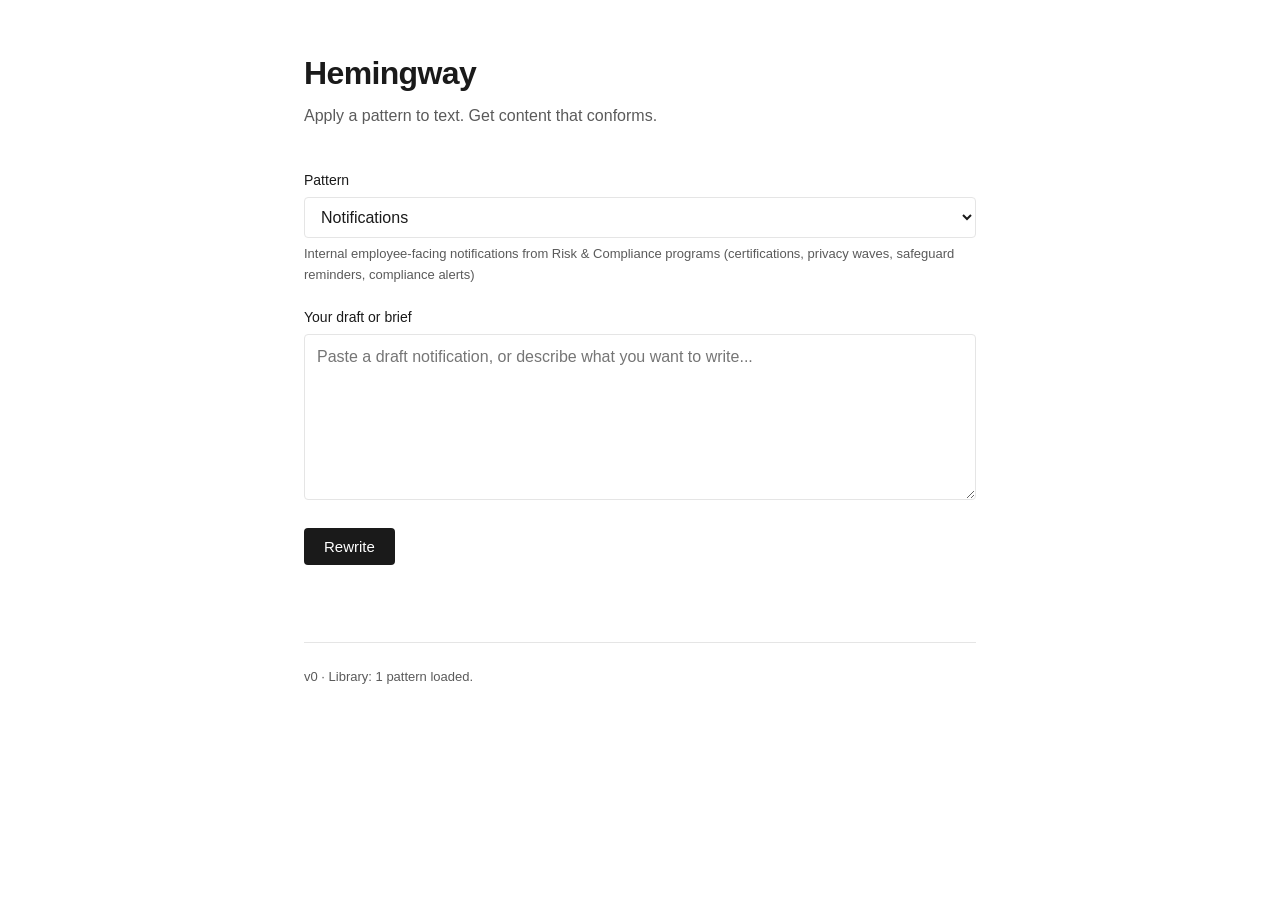
==== index.html @ 051b6157 "v0: notifications pattern + rewrite/grade surface First iteration of Hemingway as a static GitHub Pa" ====
<!DOCTYPE html>
<html lang="en">
<head>
  <meta charset="UTF-8">
  <meta name="viewport" content="width=device-width, initial-scale=1.0">
  <title>Hemingway</title>
  <link rel="stylesheet" href="styles.css">
</head>
<body>
  <main>
    <header>
      <h1>Hemingway</h1>
      <p class="subtitle">Apply a pattern to text. Get content that conforms.</p>
    </header>

    <section class="input-area">
      <div class="field">
        <label for="library-select">Pattern</label>
        <select id="library-select">
          <option value="notifications">Notifications</option>
        </select>
        <p class="hint" id="pattern-hint"></p>
      </div>

      <div class="field">
        <label for="input-text">Your draft or brief</label>
        <textarea
          id="input-text"
          rows="6"
          placeholder="Paste a draft notification, or describe what you want to write..."></textarea>
      </div>

      <button id="rewrite-btn" type="button">Rewrite</button>
      <p class="status" id="status"></p>
    </section>

    <section class="output-area" id="output-area" hidden>
      <div class="output-block">
        <h2>Rewrite</h2>
        <div id="rewrite-output" class="rewrite"></div>
      </div>
      <div class="output-block">
        <h2>Grade</h2>
        <ul id="grade-output" class="grade"></ul>
      </div>
    </section>

    <footer>
      <p class="meta">v0 &middot; Library: <span id="library-count">1</span> pattern loaded.</p>
    </footer>
  </main>

  <script src="config.js"></script>
  <script src="app.js"></script>
</body>
</html>
---- styles.css ----
:root {
  --bg: #ffffff;
  --bg-soft: #fafafa;
  --text: #1a1a1a;
  --text-soft: #5a5a5a;
  --border: #e5e5e5;
  --accent: #1a1a1a;
  --pass: #2f7a3f;
  --fail: #b04141;
  --max-width: 720px;
}

* {
  box-sizing: border-box;
}

html, body {
  margin: 0;
  padding: 0;
  background: var(--bg);
  color: var(--text);
  font-family: -apple-system, BlinkMacSystemFont, "Segoe UI", Roboto, "Helvetica Neue", Arial, sans-serif;
  font-size: 16px;
  line-height: 1.6;
}

main {
  max-width: var(--max-width);
  margin: 0 auto;
  padding: 3rem 1.5rem 4rem;
}

header {
  margin-bottom: 2.5rem;
}

h1 {
  font-size: 2rem;
  font-weight: 600;
  letter-spacing: -0.02em;
  margin: 0 0 0.25rem;
}

.subtitle {
  margin: 0;
  color: var(--text-soft);
  font-size: 1rem;
}

section {
  margin-bottom: 2.5rem;
}

.field {
  margin-bottom: 1.25rem;
}

label {
  display: block;
  font-weight: 500;
  font-size: 0.875rem;
  margin-bottom: 0.375rem;
}

.hint {
  font-size: 0.8125rem;
  color: var(--text-soft);
  margin: 0.375rem 0 0;
}

select,
textarea {
  width: 100%;
  font-family: inherit;
  font-size: 1rem;
  padding: 0.625rem 0.75rem;
  border: 1px solid var(--border);
  border-radius: 4px;
  background: var(--bg);
  color: var(--text);
  line-height: 1.5;
}

textarea {
  resize: vertical;
}

select:focus,
textarea:focus {
  outline: none;
  border-color: var(--text);
}

button {
  background: var(--accent);
  color: #fff;
  border: none;
  padding: 0.625rem 1.25rem;
  font-family: inherit;
  font-size: 0.9375rem;
  font-weight: 500;
  border-radius: 4px;
  cursor: pointer;
}

button:hover {
  opacity: 0.85;
}

button:disabled {
  opacity: 0.4;
  cursor: not-allowed;
}

.status {
  margin: 0.75rem 0 0;
  font-size: 0.875rem;
  color: var(--text-soft);
  min-height: 1.25em;
}

.output-block {
  border: 1px solid var(--border);
  border-radius: 4px;
  padding: 1.25rem 1.5rem;
  margin-bottom: 1.25rem;
  background: var(--bg-soft);
}

h2 {
  font-size: 1rem;
  font-weight: 600;
  margin: 0 0 0.75rem;
  letter-spacing: 0.02em;
  text-transform: uppercase;
  color: var(--text-soft);
}

.rewrite {
  font-size: 1rem;
  line-height: 1.65;
  white-space: pre-wrap;
}

.rewrite a {
  color: var(--text);
  text-decoration: underline;
}

.grade {
  list-style: none;
  padding: 0;
  margin: 0;
  font-size: 0.9375rem;
}

.grade li {
  padding: 0.25rem 0;
  display: flex;
  align-items: flex-start;
  gap: 0.5rem;
}

.grade .pass-mark {
  color: var(--pass);
  font-weight: 600;
  min-width: 1.5em;
}

.grade .fail-mark {
  color: var(--fail);
  font-weight: 600;
  min-width: 1.5em;
}

footer {
  margin-top: 3rem;
  padding-top: 1.5rem;
  border-top: 1px solid var(--border);
}

.meta {
  font-size: 0.8125rem;
  color: var(--text-soft);
  margin: 0;
}
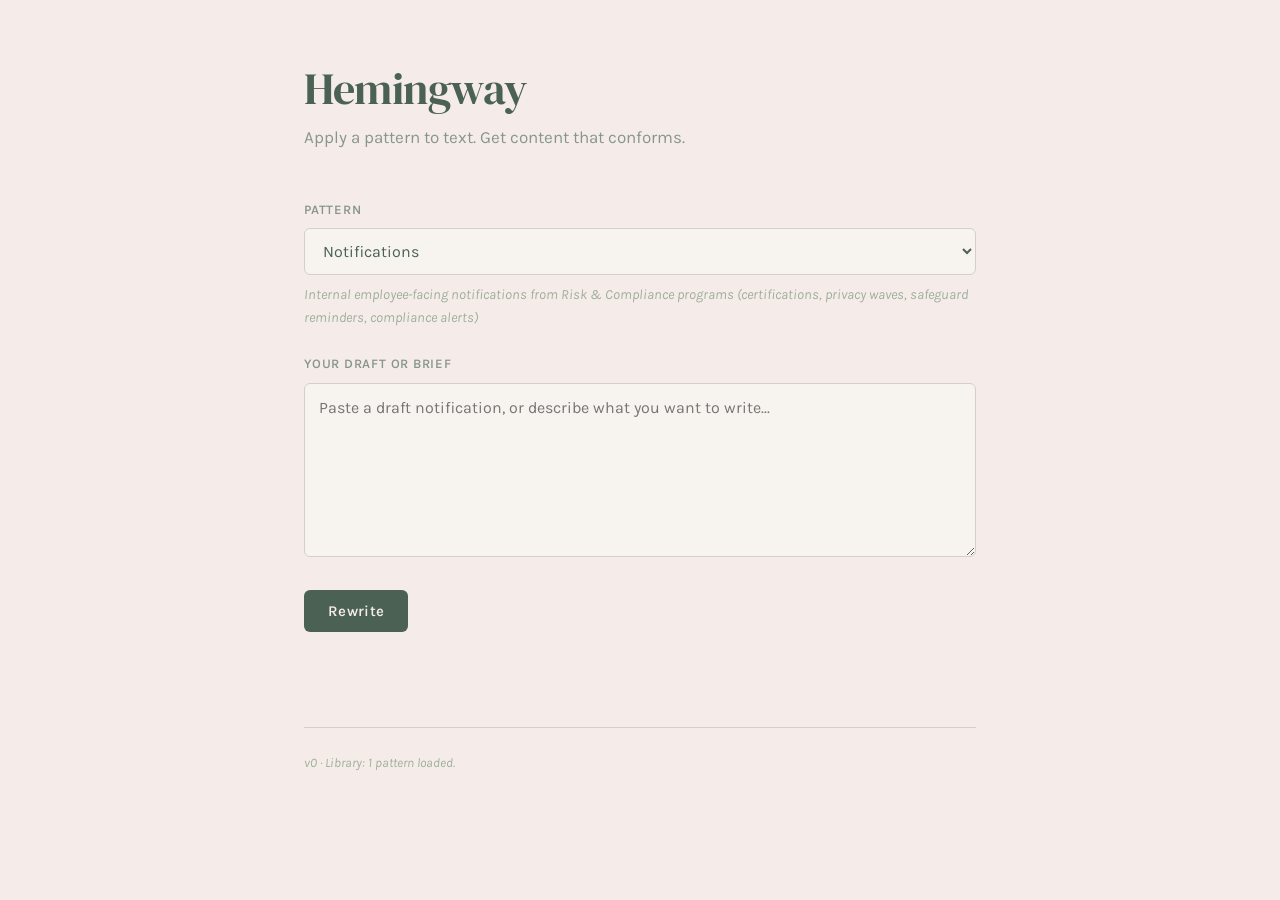
==== commit 63910f62: "Apply Seattle Spring design system DM Serif Display + Karla + JetBrains Mono via Google Fonts. Palet" ====
--- a/index.html
+++ b/index.html
@@ -4,6 +4,9 @@
   <meta charset="UTF-8">
   <meta name="viewport" content="width=device-width, initial-scale=1.0">
   <title>Hemingway</title>
+  <link rel="preconnect" href="https://fonts.googleapis.com">
+  <link rel="preconnect" href="https://fonts.gstatic.com" crossorigin>
+  <link href="https://fonts.googleapis.com/css2?family=DM+Serif+Display&family=Karla:wght@400;500;600;700&family=JetBrains+Mono:wght@400;500&display=swap" rel="stylesheet">
   <link rel="stylesheet" href="styles.css">
 </head>
 <body>
--- a/styles.css
+++ b/styles.css
@@ -1,12 +1,26 @@
 :root {
-  --bg: #ffffff;
-  --bg-soft: #fafafa;
-  --text: #1a1a1a;
-  --text-soft: #5a5a5a;
-  --border: #e5e5e5;
-  --accent: #1a1a1a;
-  --pass: #2f7a3f;
-  --fail: #b04141;
+  /* Seattle Spring (light mode) */
+  --bg: #F5ECE9;
+  --bg-alt: #EDE3DE;
+  --surface: #F7F3EF;
+  --border: #D8CEC8;
+  --text-primary: #4B6153;
+  --text-secondary: #88968A;
+  --text-muted: #9DAF9A;
+  --accent: #B9A5B1;
+  --accent-dark: #957A8B;
+  --tag-bg: #4B6153;
+  --tag-text: #F5ECE9;
+
+  /* Pass/fail derived from the palette */
+  --pass: var(--text-primary);
+  --fail: var(--accent-dark);
+
+  /* Type stacks */
+  --font-serif: "DM Serif Display", Georgia, serif;
+  --font-sans: "Karla", -apple-system, BlinkMacSystemFont, "Segoe UI", sans-serif;
+  --font-mono: "JetBrains Mono", ui-monospace, SFMono-Regular, Menlo, monospace;
+
   --max-width: 720px;
 }
 
@@ -18,33 +32,37 @@
   margin: 0;
   padding: 0;
   background: var(--bg);
-  color: var(--text);
-  font-family: -apple-system, BlinkMacSystemFont, "Segoe UI", Roboto, "Helvetica Neue", Arial, sans-serif;
+  color: var(--text-primary);
+  font-family: var(--font-sans);
   font-size: 16px;
-  line-height: 1.6;
+  line-height: 1.65;
 }
 
 main {
   max-width: var(--max-width);
   margin: 0 auto;
-  padding: 3rem 1.5rem 4rem;
+  padding: 4rem 1.5rem 5rem;
 }
 
 header {
-  margin-bottom: 2.5rem;
+  margin-bottom: 3rem;
 }
 
 h1 {
-  font-size: 2rem;
-  font-weight: 600;
-  letter-spacing: -0.02em;
-  margin: 0 0 0.25rem;
+  font-family: var(--font-serif);
+  font-size: 2.75rem;
+  font-weight: 400;
+  letter-spacing: -0.01em;
+  color: var(--text-primary);
+  margin: 0 0 0.5rem;
+  line-height: 1.15;
 }
 
 .subtitle {
   margin: 0;
-  color: var(--text-soft);
-  font-size: 1rem;
+  color: var(--text-secondary);
+  font-size: 1.0625rem;
+  font-weight: 400;
 }
 
 section {
@@ -52,99 +70,122 @@
 }
 
 .field {
-  margin-bottom: 1.25rem;
+  margin-bottom: 1.5rem;
 }
 
 label {
   display: block;
-  font-weight: 500;
+  font-family: var(--font-sans);
+  font-weight: 600;
+  font-size: 0.8125rem;
+  text-transform: uppercase;
+  letter-spacing: 0.06em;
+  color: var(--text-secondary);
+  margin-bottom: 0.5rem;
+}
+
+.hint {
   font-size: 0.875rem;
-  margin-bottom: 0.375rem;
-}
-
-.hint {
-  font-size: 0.8125rem;
-  color: var(--text-soft);
-  margin: 0.375rem 0 0;
+  color: var(--text-muted);
+  margin: 0.5rem 0 0;
+  font-style: italic;
 }
 
 select,
 textarea {
   width: 100%;
-  font-family: inherit;
+  font-family: var(--font-sans);
   font-size: 1rem;
-  padding: 0.625rem 0.75rem;
+  color: var(--text-primary);
+  padding: 0.75rem 0.875rem;
   border: 1px solid var(--border);
-  border-radius: 4px;
-  background: var(--bg);
-  color: var(--text);
-  line-height: 1.5;
+  border-radius: 6px;
+  background: var(--surface);
+  line-height: 1.55;
 }
 
 textarea {
   resize: vertical;
+  min-height: 7rem;
 }
 
 select:focus,
 textarea:focus {
   outline: none;
-  border-color: var(--text);
+  border-color: var(--accent-dark);
+  box-shadow: 0 0 0 3px rgba(149, 122, 139, 0.15);
 }
 
 button {
-  background: var(--accent);
-  color: #fff;
+  font-family: var(--font-sans);
+  background: var(--tag-bg);
+  color: var(--tag-text);
   border: none;
-  padding: 0.625rem 1.25rem;
-  font-family: inherit;
+  padding: 0.75rem 1.5rem;
   font-size: 0.9375rem;
-  font-weight: 500;
-  border-radius: 4px;
+  font-weight: 600;
+  letter-spacing: 0.02em;
+  border-radius: 6px;
   cursor: pointer;
+  transition: background-color 120ms ease, transform 120ms ease;
 }
 
 button:hover {
-  opacity: 0.85;
+  background: var(--accent-dark);
+}
+
+button:active {
+  transform: translateY(1px);
 }
 
 button:disabled {
-  opacity: 0.4;
+  opacity: 0.45;
   cursor: not-allowed;
+  background: var(--text-muted);
 }
 
 .status {
-  margin: 0.75rem 0 0;
+  margin: 0.875rem 0 0;
   font-size: 0.875rem;
-  color: var(--text-soft);
+  color: var(--text-secondary);
+  font-style: italic;
   min-height: 1.25em;
 }
 
 .output-block {
+  background: var(--surface);
   border: 1px solid var(--border);
-  border-radius: 4px;
-  padding: 1.25rem 1.5rem;
+  border-radius: 8px;
+  padding: 1.5rem 1.75rem;
   margin-bottom: 1.25rem;
-  background: var(--bg-soft);
 }
 
 h2 {
-  font-size: 1rem;
-  font-weight: 600;
-  margin: 0 0 0.75rem;
-  letter-spacing: 0.02em;
+  font-family: var(--font-sans);
+  font-size: 0.75rem;
+  font-weight: 700;
+  letter-spacing: 0.12em;
   text-transform: uppercase;
-  color: var(--text-soft);
+  color: var(--text-secondary);
+  margin: 0 0 1rem;
 }
 
 .rewrite {
-  font-size: 1rem;
-  line-height: 1.65;
+  font-family: var(--font-sans);
+  font-size: 1.0625rem;
+  line-height: 1.7;
+  color: var(--text-primary);
   white-space: pre-wrap;
 }
 
 .rewrite a {
-  color: var(--text);
+  color: var(--accent-dark);
   text-decoration: underline;
+  text-underline-offset: 2px;
+}
+
+.rewrite a:hover {
+  color: var(--text-primary);
 }
 
 .grade {
@@ -155,32 +196,45 @@
 }
 
 .grade li {
-  padding: 0.25rem 0;
+  padding: 0.375rem 0;
   display: flex;
   align-items: flex-start;
-  gap: 0.5rem;
+  gap: 0.625rem;
+  color: var(--text-primary);
 }
 
 .grade .pass-mark {
   color: var(--pass);
-  font-weight: 600;
-  min-width: 1.5em;
+  font-weight: 700;
+  min-width: 1.25em;
+  font-family: var(--font-mono);
 }
 
 .grade .fail-mark {
   color: var(--fail);
-  font-weight: 600;
-  min-width: 1.5em;
+  font-weight: 700;
+  min-width: 1.25em;
+  font-family: var(--font-mono);
 }
 
 footer {
-  margin-top: 3rem;
+  margin-top: 4rem;
   padding-top: 1.5rem;
   border-top: 1px solid var(--border);
 }
 
 .meta {
   font-size: 0.8125rem;
-  color: var(--text-soft);
-  margin: 0;
-}
+  color: var(--text-muted);
+  margin: 0;
+  font-style: italic;
+}
+
+code {
+  font-family: var(--font-mono);
+  font-size: 0.875em;
+  background: var(--bg-alt);
+  padding: 0.125rem 0.375rem;
+  border-radius: 3px;
+  color: var(--text-primary);
+}
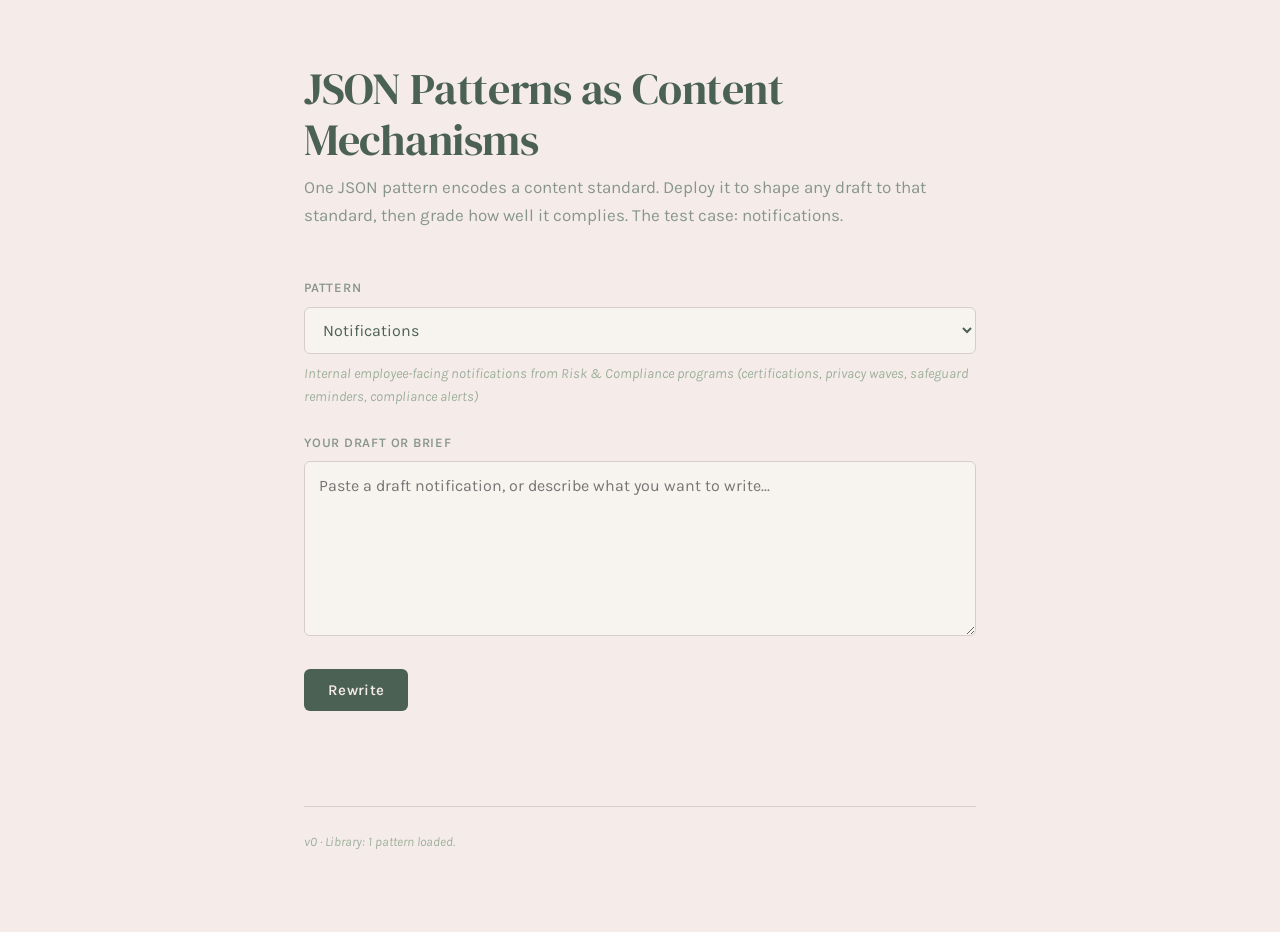
==== commit 7f74fddd: "Reframe as 'JSON Patterns as Content Mechanisms' The demo runs a single notifications pattern (rewri" ====
--- a/index.html
+++ b/index.html
@@ -3,7 +3,7 @@
 <head>
   <meta charset="UTF-8">
   <meta name="viewport" content="width=device-width, initial-scale=1.0">
-  <title>Hemingway</title>
+  <title>JSON Patterns as Content Mechanisms</title>
   <link rel="preconnect" href="https://fonts.googleapis.com">
   <link rel="preconnect" href="https://fonts.gstatic.com" crossorigin>
   <link href="https://fonts.googleapis.com/css2?family=DM+Serif+Display&family=Karla:wght@400;500;600;700&family=JetBrains+Mono:wght@400;500&display=swap" rel="stylesheet">
@@ -12,8 +12,8 @@
 <body>
   <main>
     <header>
-      <h1>Hemingway</h1>
-      <p class="subtitle">Apply a pattern to text. Get content that conforms.</p>
+      <h1>JSON Patterns as Content Mechanisms</h1>
+      <p class="subtitle">One JSON pattern encodes a content standard. Deploy it to shape any draft to that standard, then grade how well it complies. The test case: notifications.</p>
     </header>
 
     <section class="input-area">
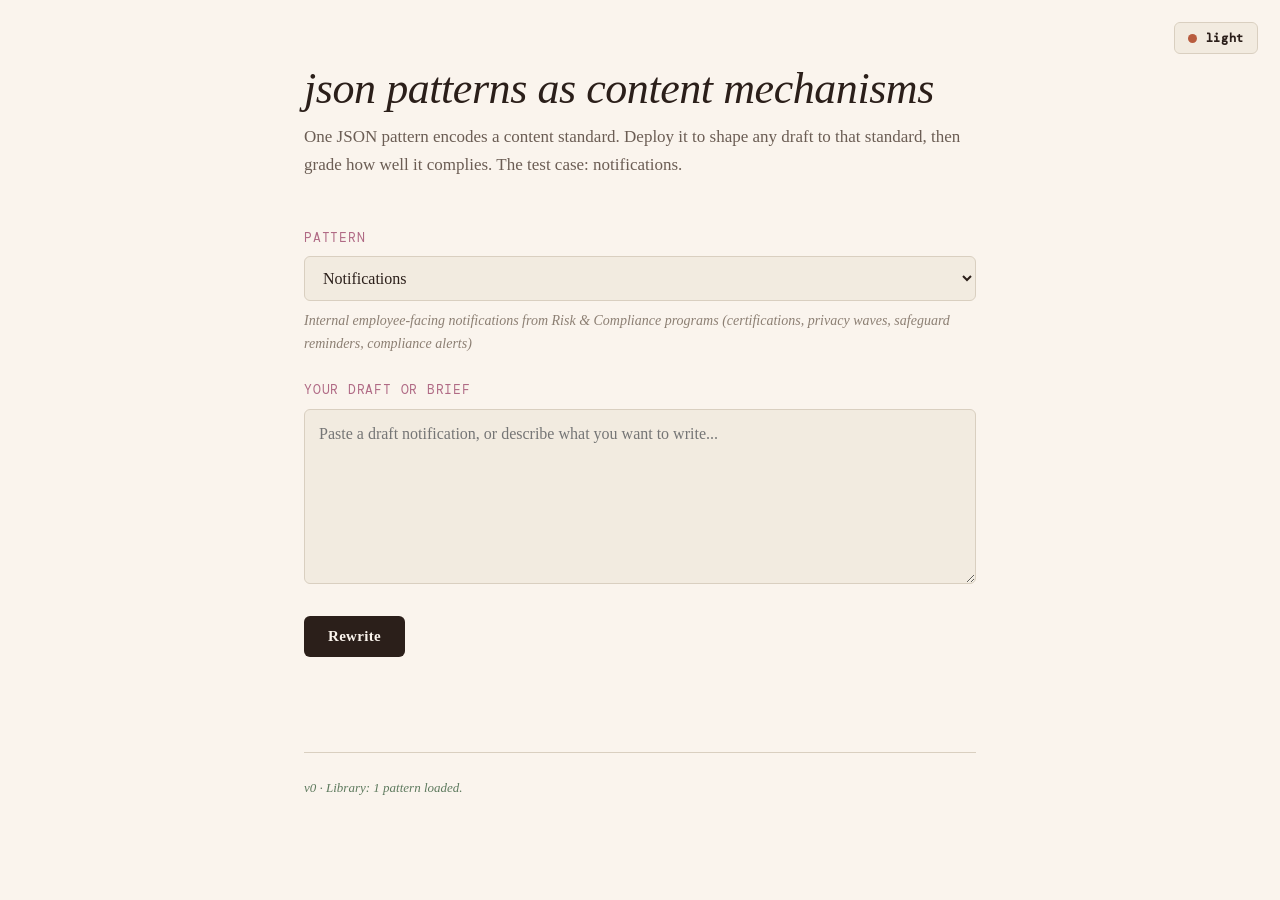
==== commit e0922c28: "March skin: palette, fonts, toggle, lowercase headings, pink/sage labels Re-skin styles.css into the" ====
--- a/index.html
+++ b/index.html
@@ -1,15 +1,18 @@
 <!DOCTYPE html>
-<html lang="en">
+<html lang="en" data-theme="light">
 <head>
   <meta charset="UTF-8">
   <meta name="viewport" content="width=device-width, initial-scale=1.0">
   <title>JSON Patterns as Content Mechanisms</title>
   <link rel="preconnect" href="https://fonts.googleapis.com">
   <link rel="preconnect" href="https://fonts.gstatic.com" crossorigin>
-  <link href="https://fonts.googleapis.com/css2?family=DM+Serif+Display&family=Karla:wght@400;500;600;700&family=JetBrains+Mono:wght@400;500&display=swap" rel="stylesheet">
+  <link href="https://fonts.googleapis.com/css2?family=DM+Mono:wght@300;400;500&display=swap" rel="stylesheet">
   <link rel="stylesheet" href="styles.css">
 </head>
 <body>
+  <button class="toggle" id="theme-toggle" aria-label="toggle light/dark">
+    <span class="toggle-dot"></span><span id="toggle-label">light</span>
+  </button>
   <main>
     <header>
       <h1>JSON Patterns as Content Mechanisms</h1>
@@ -55,5 +58,13 @@
 
   <script src="config.js"></script>
   <script src="app.js"></script>
+  <script>(function(){
+    var root=document.documentElement,label=document.getElementById('toggle-label');
+    var saved=null;try{saved=localStorage.getItem('brv-theme')}catch(e){}
+    var initial=saved||(window.matchMedia&&window.matchMedia('(prefers-color-scheme: dark)').matches?'dark':'light');
+    set(initial);
+    function set(t){root.setAttribute('data-theme',t);if(label)label.textContent=t;try{localStorage.setItem('brv-theme',t)}catch(e){}}
+    document.getElementById('theme-toggle').addEventListener('click',function(){set(root.getAttribute('data-theme')==='dark'?'light':'dark')});
+  })();</script>
 </body>
 </html>
--- a/styles.css
+++ b/styles.css
@@ -1,31 +1,54 @@
 :root {
-  /* Seattle Spring (light mode) */
-  --bg: #F5ECE9;
-  --bg-alt: #EDE3DE;
-  --surface: #F7F3EF;
-  --border: #D8CEC8;
-  --text-primary: #4B6153;
-  --text-secondary: #88968A;
-  --text-muted: #9DAF9A;
-  --accent: #B9A5B1;
-  --accent-dark: #957A8B;
-  --tag-bg: #4B6153;
-  --tag-text: #F5ECE9;
+  /* March comes in like a lion — "the Kawamoto kitchen" (light) */
+  --bg: #FAF4ED;
+  --bg-alt: #ECE3D4;
+  --surface: #F2EBE0;
+  --border: #D9CFC0;
+  --text-primary: #2B1F1A;
+  --text-secondary: #6B5D54;
+  --text-muted: #8C7F73;
+  --accent: #B85C3E;
+  --accent-dark: #9C4A30;
+  --pink: #B06A85;
+  --sage: #5E7A5E;
+  --tag-bg: #2B1F1A;
+  --tag-text: #FAF4ED;
 
   /* Pass/fail derived from the palette */
   --pass: var(--text-primary);
   --fail: var(--accent-dark);
 
   /* Type stacks */
-  --font-serif: "DM Serif Display", Georgia, serif;
-  --font-sans: "Karla", -apple-system, BlinkMacSystemFont, "Segoe UI", sans-serif;
-  --font-mono: "JetBrains Mono", ui-monospace, SFMono-Regular, Menlo, monospace;
+  --font-serif: Georgia, 'Times New Roman', serif;
+  --font-sans: Georgia, 'Times New Roman', serif;
+  --font-mono: 'DM Mono', monospace;
 
   --max-width: 720px;
+}
+
+html[data-theme="dark"] {
+  /* March — "Rei alone, somewhere in winter" (dark) */
+  --bg: #1A1B23;
+  --bg-alt: #2A2C38;
+  --surface: #232530;
+  --border: #353748;
+  --text-primary: #E8E4DC;
+  --text-secondary: #9A958C;
+  --text-muted: #7C776E;
+  --accent: #E8A4C4;
+  --accent-dark: #D48CB0;
+  --pink: #E8A4C4;
+  --sage: #8FA88F;
+  --tag-bg: #E8A4C4;
+  --tag-text: #1A1B23;
 }
 
 * {
   box-sizing: border-box;
+}
+
+h1, h2, h3, h4 {
+  text-transform: lowercase;
 }
 
 html, body {
@@ -52,6 +75,7 @@
   font-family: var(--font-serif);
   font-size: 2.75rem;
   font-weight: 400;
+  font-style: italic;
   letter-spacing: -0.01em;
   color: var(--text-primary);
   margin: 0 0 0.5rem;
@@ -75,12 +99,12 @@
 
 label {
   display: block;
-  font-family: var(--font-sans);
-  font-weight: 600;
+  font-family: var(--font-mono);
+  font-weight: 400;
   font-size: 0.8125rem;
   text-transform: uppercase;
   letter-spacing: 0.06em;
-  color: var(--text-secondary);
+  color: var(--pink);
   margin-bottom: 0.5rem;
 }
 
@@ -147,7 +171,7 @@
 .status {
   margin: 0.875rem 0 0;
   font-size: 0.875rem;
-  color: var(--text-secondary);
+  color: var(--sage);
   font-style: italic;
   min-height: 1.25em;
 }
@@ -161,12 +185,12 @@
 }
 
 h2 {
-  font-family: var(--font-sans);
+  font-family: var(--font-mono);
   font-size: 0.75rem;
-  font-weight: 700;
+  font-weight: 500;
   letter-spacing: 0.12em;
-  text-transform: uppercase;
-  color: var(--text-secondary);
+  text-transform: lowercase;
+  color: var(--pink);
   margin: 0 0 1rem;
 }
 
@@ -225,7 +249,7 @@
 
 .meta {
   font-size: 0.8125rem;
-  color: var(--text-muted);
+  color: var(--sage);
   margin: 0;
   font-style: italic;
 }
@@ -238,3 +262,9 @@
   border-radius: 3px;
   color: var(--text-primary);
 }
+
+.toggle{position:fixed;top:1.4rem;right:1.4rem;z-index:50;display:inline-flex;align-items:center;gap:.55rem;
+  background:var(--surface);border:1px solid var(--border);padding:.45rem .8rem;cursor:pointer;font-size:.72rem;
+  color:var(--text-primary);transition:all .3s ease;font-family:'DM Mono',monospace;letter-spacing:.05em}
+.toggle:hover{border-color:var(--accent)}
+.toggle-dot{width:9px;height:9px;border-radius:50%;background:var(--accent);transition:background .3s ease}
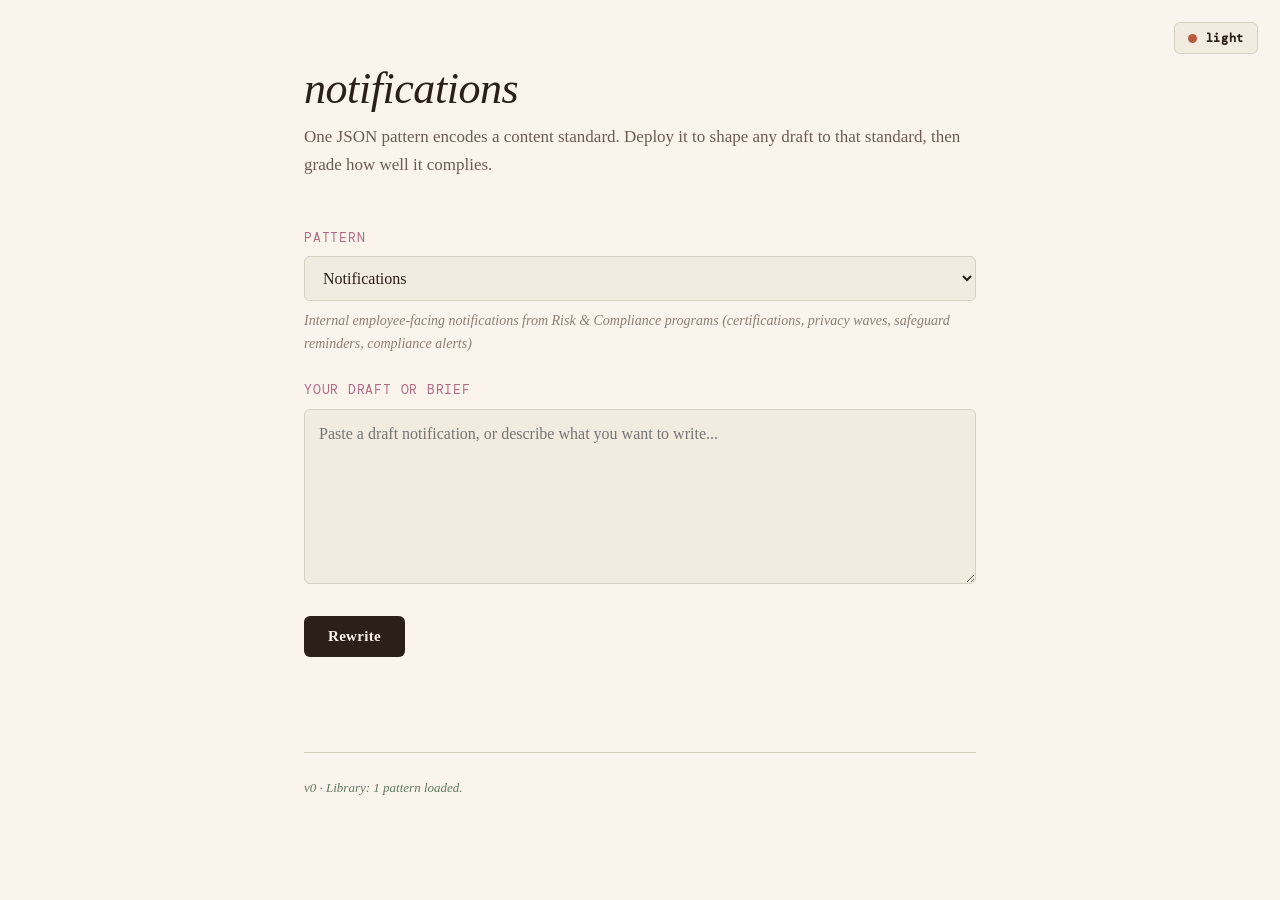
==== commit 2dc9d9b2: "Retitle demo to Notifications; trim subtitle Match the brv "Notifications" card (brow: json patterns" ====
--- a/index.html
+++ b/index.html
@@ -3,7 +3,7 @@
 <head>
   <meta charset="UTF-8">
   <meta name="viewport" content="width=device-width, initial-scale=1.0">
-  <title>JSON Patterns as Content Mechanisms</title>
+  <title>Notifications</title>
   <link rel="preconnect" href="https://fonts.googleapis.com">
   <link rel="preconnect" href="https://fonts.gstatic.com" crossorigin>
   <link href="https://fonts.googleapis.com/css2?family=DM+Mono:wght@300;400;500&display=swap" rel="stylesheet">
@@ -15,8 +15,8 @@
   </button>
   <main>
     <header>
-      <h1>JSON Patterns as Content Mechanisms</h1>
-      <p class="subtitle">One JSON pattern encodes a content standard. Deploy it to shape any draft to that standard, then grade how well it complies. The test case: notifications.</p>
+      <h1>Notifications</h1>
+      <p class="subtitle">One JSON pattern encodes a content standard. Deploy it to shape any draft to that standard, then grade how well it complies.</p>
     </header>
 
     <section class="input-area">
